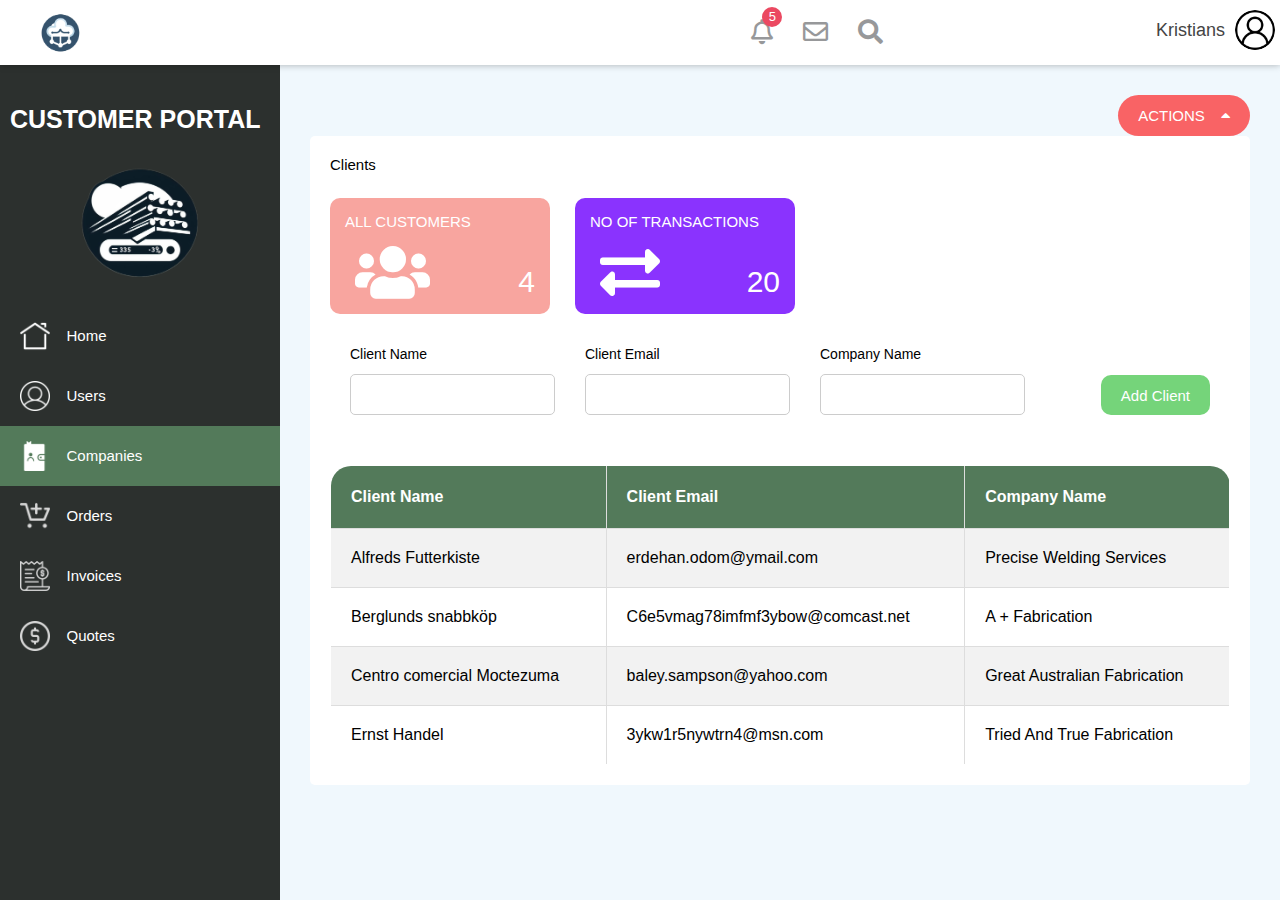
==== crm/companies.html @ 154a0ff3 "Added frint end - crm" ====
<!DOCTYPE html>
<html lang="en">
<head>
  <meta charset="UTF-8" />
  <meta http-equiv="X-UA-Compatible" content="IE=edge" />
  <meta name="viewport" content="width=device-width, initial-scale=1.0" />
  <title>Client Portal</title>
  <link rel="stylesheet" href="css/all.css" />
  <link rel="stylesheet" href="css/style.css" />
  <link rel="stylesheet" href="css/companies.css" />
</head>
<body>
  <div class="container">
    <header>
      <nav class="carrotsuite-nav">
        <div class="logo">
          <a href="index.html" class="active nav-item">
            <img src="images/crmLogo.png" />
          </a>
        </div>
        <div class="icons left">
        </div>
        <div class="icons right">
          <a href="#" class="nav-item">
            <div class="badge"><span>5</span></div>
            <i class="far fa-bell"></i>
          </a>
          <a href="#" class="nav-item"><i class="far fa-envelope"></i></a>
          <a href="#" class="nav-item"><i class="fas fa-search"></i></a>
        </div>
        <div class="user" id="user">
          <a href="#" class="user-link">Kristians</a>
          <div class="user-img-wrapper">
            <img src="images/User Basic Straight Lineal.png" alt="User 1" />
          </div>
        </div>
      </nav>
      <!-- end of feeds navigation -->
    </header>
    <main class="main">
      <section class="sidebar">
        <h3>Customer Portal</h3>
        <img src="images/logo.png" alt="Carrotsuite" id="logoSidebar" />
        <ul class="menu">
          <li>
            <a href="index.html" title="Home">
              <img src="images/home.png" alt="" id="quotesLogo">
              <span>Home</span>
            </a>
          </li>
          <li>
            <a href="#" title="Users">
              <img src="images/users.png" alt="" id="quotesLogo">
              <span>Users</span>
            </a>
          </li>
          <li>
            <a href="companies" class="active" title="Companies">
              <img src="images/companies.png" alt="" id="quotesLogo">
              <span>Companies</span>
            </a>
          </li>
          <li>
            <a href="#" title="Orders">
              <img src="images/orders.png" alt="" id="quotesLogo">
              <span>Orders</span>
            </a>
          </li>
          <li>
            <a href="invoices.html" title="Invoices">
              <img src="images/invoices.png" alt="" id="quotesLogo">
              <span>Invoices</span>
            </a>
          </li>
          <li>
            <a href="#" title="Quotes">
              <img src="images/quotes.png" alt="" id="quotesLogo">
              <span>Quotes</span>
            </a>
          </li>
        </ul>
      </section>
      <section class="page-content">
        <article class="header">
          <div class="info"></div>
          <div class="dropdown">
            <button class="dropbtn">
              Actions <i class="fas fa-caret-up"></i>
            </button>
            <div class="dropdown-content">
              <a href="#">
                <svg xmlns="http://www.w3.org/2000/svg" class="icon" width="24" height="24" viewBox="0 0 24 24" stroke-width="2" stroke="currentColor" fill="none" stroke-linecap="round" stroke-linejoin="round">
                  <path stroke="none" d="M0 0h24v24H0z" fill="none"/>
                  <path d="M5 4h4l2 5l-2.5 1.5a11 11 0 0 0 5 5l1.5 -2.5l5 2v4a2 2 0 0 1 -2 2a16 16 0 0 1 -15 -15a2 2 0 0 1 2 -2"/>
                </svg>
                Send SMS
              </a>
              <a href="#">
                <svg xmlns="http://www.w3.org/2000/svg" class="icon" width="24" height="24" viewBox="0 0 24 24" stroke-width="2" stroke="currentColor" fill="none" stroke-linecap="round" stroke-linejoin="round">
                  <path stroke="none" d="M0 0h24v24H0z" fill="none"/>
                  <rect x="3" y="5" width="18" height="14" rx="2"/>
                  <polyline points="3 7 12 13 21 7"/>
                </svg>
                Send Email
              </a>
              <a href="#">
                <svg xmlns="http://www.w3.org/2000/svg" class="icon" width="24" height="24" viewBox="0 0 24 24" stroke-width="2" stroke="currentColor" fill="none" stroke-linecap="round" stroke-linejoin="round">
                  <path stroke="none" d="M0 0h24v24H0z" fill="none"/>
                  <path d="M7 18a4.6 4.4 0 0 1 0 -9a5 4.5 0 0 1 11 2h1a3.5 3.5 0 0 1 0 7h-1"/>
                  <polyline points="9 15 12 12 15 15"/>
                  <line x1="12" y1="12" x2="12" y2="21"/>
                </svg>
                Export
              </a>
              <a href="#">
                <svg xmlns="http://www.w3.org/2000/svg" class="icon" width="24" height="24" viewBox="0 0 24 24" stroke-width="2" stroke="currentColor" fill="none" stroke-linecap="round" stroke-linejoin="round">
                  <path stroke="none" d="M0 0h24v24H0z" fill="none"/>
                  <path d="M19 18a3.5 3.5 0 0 0 0 -7h-1a5 4.5 0 0 0 -11 -2a4.6 4.4 0 0 0 -2.1 8.4"/>
                  <line x1="12" y1="13" x2="12" y2="22"/>
                  <polyline points="9 19 12 22 15 19"/>
                </svg>
                Import
              </a>
            </div>
          </div>
        </article>
        <article class="board">
          <p>Clients</p>
          <section class="boxes">
            <div class="box bg-pink">
              <p>All customers</p>
              <div class="icon-value">
                <div class="icon"><i class="fas fa-users"></i></div>
                <p class="value">4</p>
              </div>
            </div>
            <div class="box bg-purple">
              <p>No of transactions</p>
              <div class="icon-value">
                <div class="icon"><i class="fas fa-exchange-alt"></i></div>
                <p class="value">20</p>
              </div>
            </div>
          </section>
          <form id="create-client-form" class="form">
            <div class="form-element">
              <label for="client-name">Client Name</label>
              <input type="text" id="client-name" name="client-name" required>
            </div>
            <div class="form-element">
              <label for="client-email">Client Email</label>
              <input type="text" id="client-email" name="client-email" required>
            </div>
            <div class="form-element">
              <label for="company-name">Company Name</label>
              <input type="text" id="company-name" name="company-name" required>
            </div>
            <button type="submit" id="createClientButton">Add Client</button>
          </form>
          <div class="client-list">
            <ul id="client-list"></ul>
          </div>

          <table id="customers">
            <tr>
              <th>Client Name</th>
              <th>Client Email</th>
              <th>Company Name</th>
            </tr>
            <tr>
              <td>Alfreds Futterkiste</td>
              <td>erdehan.odom@ymail.com</td>
              <td>Precise Welding Services</td>
            </tr>
            <tr>
              <td>Berglunds snabbköp</td>
              <td>C6e5vmag78imfmf3ybow@comcast.net</td>
              <td>A + Fabrication</td>
            </tr>
            <tr>
              <td>Centro comercial Moctezuma</td>
              <td>baley.sampson@yahoo.com</td>
              <td>Great Australian Fabrication</td>
            </tr>
            <tr>
              <td>Ernst Handel</td>
              <td>3ykw1r5nywtrn4@msn.com</td>
              <td>Tried And True Fabrication</td>
            </tr>
          </table>
        </article>
      </section>
    </main>
  </div>
  <script src="js/script.js"></script>
</body>
</html>
---- crm/css/style.css ----
/* common styles */
:root {
  box-sizing: border-box;
  /* font-size: calc(1vw + 0.65rem); */
  /* font-size: 65.8%; */
  font-size: 0.625rem;
  font-family: "Josefin Sans", sans-serif;
  --sidebar-bgColor: #023059;
  --sidebar-bgColor-hover: #683fbf;
  --sidebar-txtColor: #dde9f8;
  --sidebar-headingColor: #7889a4;
  --page-content-bgColor: #f0f1f6;
  --page-content-txtColor: #171616;
  --page-content-blockColor: #fff;
  --icon-color: #f29441;
  --white: #fff;
  --black: #333;
  --blue: #00b9eb;
  --red: #b1160e;
  --pink: #f279c8;
  --purple: #8a33fe;
  --cyan: #5bb7ea;
  --ash: #f6b166;
  --deep-blue: #023059;
}
*,
*::before,
*::after {
  margin: 0;
  padding: 0;
  box-sizing: inherit;
  outline: none;
}
*{
  font-family: "Josefin Sans", sans-serif;
}
ul {
  list-style: none;
}
a,
button {
  color: inherit;
}


a {
  text-decoration: none;
}

button {
  background: none;
}

input {
  -webkit-appearance: none;
}
body {
  background-color: #f0f8fd;
}

button:not(:disabled),
[type="button"]:not(:disabled),
[type="reset"]:not(:disabled),
[type="submit"]:not(:disabled) {
  cursor: pointer;
}
.container {
  height: 100vh;
  width: 100vw;
}

/* end of common styles */
.carrotsuite-nav {
  position: relative;
  width: 100%;
  height: 6.5rem;
  background-color: #fff;
  display: flex;
  justify-content: center;
  box-shadow: 0 0 0.7rem rgba(0, 0, 0, 0.3);
  transition: 0.5s all ease-in-out;
}
.carrotsuite-nav .logo {
  position: absolute;
  left: 0.5rem;
  width: 20rem;
  height: 6.5rem;
}
.carrotsuite-nav .logo img {
  height: 100%;
}

.carrotsuite-nav .icons {
  display: flex;
  align-items: center;
}
.badge {
  position: absolute;
  top: 10%;
  left: 7%;
  width: 2rem;
  height: 2rem;
  font-size: small;
  background-color: #eb4961;
  border-radius: 50%;
  padding: 0.2rem 0.5rem;
  color: #fff;
  display: flex;
  justify-content: center;
  align-items: center;
}
.badge span {
  text-align: center;
}
.carrotsuite-nav .nav-item {
  transition: 0.5s all ease-in-out;
}
.carrotsuite-nav .nav-item:hover {
  color: var(--sidebar-bgColor);
}

/* .carrotsuite-nav .nav-item:hover {
  animation: toTop;
  animation-duration: 2s;
  animation-timing-function: ease-out;
  animation-iteration-count: infinite;
}
@keyframes toTop {
  0% {
    transform: translateY(0px);
  }
  50% {
    transform: translateY(-5px);
  }
  100% {
    transform: translateY(-10px);
  }
} */
.carrotsuite-nav .icons.left {
  position: relative;
  left: -15%;
}
.carrotsuite-nav .icons.right {
  position: relative;
  right: -30%;
}
.carrotsuite-nav .icons a {
  text-decoration: none;
  margin-right: 3rem;
  font-size: 2.5rem;
  color: #97989a;
}

.carrotsuite-nav .icons .active {
  color: #1aa1f5;
}

.carrotsuite-nav .user {
  position: absolute;
  right: 0.5rem;
  top: 1rem;
  display: flex;
  align-items: center;
  cursor: pointer;
}
.carrotsuite-nav .user-img-wrapper {
  width: 4rem;
  height: 4rem;
}
.carrotsuite-nav .user-img-wrapper img {
  width: 100%;
  height: 100%;
  object-fit: contain;
  border-radius: 50%;
}

.carrotsuite-nav .user-link {
  margin: 0 1rem;
  text-decoration: none;
  font-size: 1.8rem;
  color: #444444;
}
/* main */
.main {
  display: grid;
  grid-template-columns: 28rem 2fr;
  overflow: hidden;
  height: calc(100vh - 6.5rem);
  transition: 0.5s all ease-in-out;
}

.sidebar {
  grid-column: 1 / 2;
  height: 100vh;
  overflow: auto;
  color: #ffffff;
  background: #2C302E;
}
.sidebar > h3 {
  margin-top: 3rem;
  font-size: 2.5rem;
  padding: 1rem;
  text-transform: uppercase;
}

.sidebar .menu {
  display: flex;
  flex-direction: column;
  flex-grow: 1;
}

.sidebar .menu li:last-child {
  margin-top: auto;
  margin-bottom: 1.5rem;
}

.sidebar .menu li > * {
  width: 100%;
  padding: 1.5rem 2rem;
}

.sidebar .menu .menu-heading h3 {
  letter-spacing: 0.15em;
  font-size: 1.5rem;
  margin-left: 2rem;
  color: var(--white);
}
.sidebar .menu li:not(:first-child) {
  /* border: 0.125rem solid #537A5A; */
}
.sidebar .menu li a {
  font-size: 1.5rem;
}

.sidebar .menu i {
  color: var(--icon-color);
  margin-right: 0.8rem;
}

.sidebar .menu a,
.sidebar .menu button {
  display: flex;
  align-items: center;
  font-size: 0.9rem;
}

.sidebar .menu a:hover,
.sidebar .menu a:focus,
.sidebar .menu button:hover,
.sidebar .menu button:focus {
  background: #537A5A;
  color: var(--white);
  outline: none;
}

.sidebar .menu a.active {
  background: #537A5A;
  color: var(--white);
  outline: none;
}

.page-content {
  grid-column: 2 / -1;
  margin: 3rem;
  overflow: hidden;
}
.page-content .header {
  display: flex;
  justify-content: center;
  align-items: center;
}
.page-content .header .info {
  display: flex;
  flex-direction: column;
}
.page-content .header .info p {
  font-size: 1.5rem;
  padding: 0.6rem;
}

.page-content .header .info p:first-child {
  color: #807f84;
}
.page-content .header .info p span {
  color: #f279c8;
  font-size: small;
}
.page-content .header .dropdown {
  margin-left: auto;
}
button {
  padding: 1.2rem 2rem;
  font-size: 1.5rem;
  border: none;
}

.dropbtn {
  background: rgba(255, 0, 0, 0.6);
  color: var(--white);
  border-radius: 5rem;
  text-transform: uppercase;
}
.dropbtn i {
  margin-left: 1.2rem;
  transition: 0.5s;
}

.dropdown {
  position: relative;
  display: inline-block;
}
.dropdown-content {
  position: absolute;
  background-color: #f9f9f9;
  min-width: 16rem;
  box-shadow: 0px 8px 16px 0px rgba(0, 0, 0, 0.2);
  z-index: 1;
  opacity: 0;
  visibility: hidden;
}
.dropdown-content a {
  color: black;
  padding: 1rem;
  text-decoration: none;
  display: flex;
  align-items: center;
  font-size: 1.2rem;
}
.dropdown-content a svg {
  margin-right: 0.5rem;
}

.dropdown .dropdown-content {
  transition: 0.5s all ease-in-out;
}

.dropdown:hover .dropdown-content {
  opacity: 1;
  visibility: visible;
}
.dropdown-content a:hover {
  background-color: #f1f1f1;
}
.dropdown .dropbtn {
  transition: 0.5s all ease-in-out;
}
.dropdown:hover .dropbtn {
  background-color: var(--red);
}

.dropdown:hover .dropbtn i {
  transform: rotate(-180deg);
}
.bg-pink {
  background: #F8A59F;
  color: var(--white);
}
.bg-purple {
  background: var(--purple);
  color: var(--white);
}
.bg-cyan {
  background: var(--cyan);
  color: var(--white);
}
.bg-ash {
  background: var(--ash);
  color: var(--white);
}
.bg-deep-blue {
  background: var(--deep-blue);
  color: var(--white);
}
.bg-pale {
  background: #eb4961;
  color: var(--white);
}

.page-content .board {
  background: var(--white);
  border-radius: 0.5rem;
  max-height: 100%;
  overflow: auto;
  padding: 2rem;
}
.board > p {
  font-size: 1.5rem;
  margin-bottom: 2.5rem;
}
.board .boxes {
  display: flex;
  overflow-y: hidden;
  overflow-x: auto;
}

.box {
  padding: 1.5rem;
  min-width: 22rem;
  border-radius: 1rem;
  margin-right: 2.5rem;
}
.box p {
  text-transform: uppercase;
  font-size: 1.5rem;
}
.box .icon-value {
  display: flex;
  align-items: flex-end;
  /* justify-content: flex-end; */
}
.box .icon-value .icon {
  padding: 1rem;
  font-size: 6rem;
  margin-bottom: -2rem;
}
.box .icon-value .value {
  font-size: 3rem;
  margin-left: auto;
}
.create-client {
  display: flex;
  margin-top: 1rem;
}
#createClientButton {
  margin-left: auto;
  background: #75d47a;
  border-radius: 1rem;
  color: var(--white);
  height: 2.7em;
  margin-top: 2.7em;
}
.create-client button i {
  margin-right: 0.5rem;
}

input,
select,
textarea {
  width: 100%;
  padding: 1.2rem;
  border: 0.1rem solid #ccc;
  border-radius: 0.5rem;
  resize: vertical;
}

label {
  padding: 1.2rem 1.2rem 1.2rem 0;
  display: block;
  font-size: 1.4rem;
}

.form {
  padding: 2rem;
  display: flex;
  flex-wrap: wrap;
}
.form-element {
  min-width: 20.5rem;
  margin-right: 3rem;
  margin-bottom: 1rem;
}

#quotesLogo{
  width: 2em;
  margin-right: 1.1em;
}

/* resposive */

@media (max-width: 1280px) {
  .carrotsuite-nav .icons.left {
    left: -10%;
  }
  .carrotsuite-nav .icons.right {
    right: -15%;
  }
}
@media (max-width: 894px) {
  .carrotsuite-nav .icons.left {
    left: -5%;
  }
  .carrotsuite-nav .icons.right {
    right: -10%;
  }
  .form-element {
    min-width: 100%;
  }
}

@media (max-width: 764px) {
  .carrotsuite-nav .icons.left {
    left: 0;
  }
  .carrotsuite-nav .icons.right {
    right: 0;
  }
}

@media (max-width: 654px) {
  .carrotsuite-nav .icons a {
    margin-right: 1.5rem;
    font-size: 2rem;
  }
}
@media (max-width: 626px) {
  .carrotsuite-nav .icons a {
    margin-right: 1.5rem;
    font-size: 2rem;
  }
  .carrotsuite-nav .user .user-link {
    display: none;
  }
  .main {
    grid-template-columns: 4rem 2fr;
  }
  .sidebar .menu li > * {
    padding: 1rem;
  }
  #logoSidebar{
    display:none;
  }
  .sidebar .menu i {
    margin-right: 0;
  }
  .sidebar .menu a span,
  .sidebar > h3,
  .sidebar .menu-heading {
    display: none;
  }
  .sidebar{
    width: 5em;
  }
}

@media (max-width: 576px) {
  .badge {
    top: 0.8rem;
    padding: 0.2rem 0.5rem;
  }
  .carrotsuite-nav .icons a {
    right: -100%;
  }
}

@media (max-width: 544px) {
  .carrotsuite-nav .icons.right {
    right: -25%;
  }
  .carrotsuite-nav .icons.left {
    position: absolute;
    top: 2rem;
    left: 45%;
  }
}

@media (max-width: 430px) {
  .carrotsuite-nav .logo {
    left: -2rem;
  }
}

@media (max-width: 428px) {
  .carrotsuite-nav .icons.right {
    right: -33%;
  }
}


.client-list {
  margin-top: 20px;
}
.client-list h2 {
  font-size: 1.2rem;
}
.client-list ul {
  list-style: none;
  padding: 0;
}
.client-list li {
  margin-bottom: 10px;
  border: 1px solid #ddd;
  padding: 10px;
  background-color: #f9f9f9;
}


.invoiceContainer {
  max-width: 1000px;
  margin-left: auto;
  margin-right: auto;
  padding-left: 10px;
  padding-right: 10px;
}

h2 {
  font-size: 26px;
  margin: 20px 0;
  text-align: center;
  small {
    font-size: 0.5em;
  }
}

.pdfButton{
  width: 2em;
}

.pdfButton:hover{
  width: 2.1em;
}

.responsive-table {
  li {
    border-radius: 3px;
    padding: 25px 30px;
    display: flex;
    justify-content: space-between;
    margin-bottom: 25px;
  }
  .table-header {
    background-color: #95A5A6;
    font-size: 16px;
    text-transform: uppercase;
    letter-spacing: 0.03em;
  }
  .table-row {
    background-color: #ffffff;
    box-shadow: 0px 0px 9px 0px rgba(0,0,0,0.1);
    height: 8em;
  }
  .col-1 {
    flex-basis: 10%;
  }
  .col-2 {
    flex-basis: 40%;
  }
  .col-3 {
    flex-basis: 25%;
  }
  .col-4 {
    flex-basis: 25%;
  }

  .table-row div{
    font-size: 16px;
    width: 3em;
  }
  
  @media all and (max-width: 767px) {
    .table-header {
      display: none;
    }
    .table-row{
      
    }
    li {
      display: block;
    }
    .col {
      
      flex-basis: 100%;
      
    }
    .col {
      display: flex;
      padding: 10px 0;
      &:before {
        color: #6C7A89;
        padding-right: 10px;
        content: attr(data-label);
        flex-basis: 50%;
        text-align: right;
      }
    }
  }
}
---- crm/css/companies.css ----
#customers {
    font-family: Arial, Helvetica, sans-serif;
    border-collapse: collapse;
    width: 100%;
    border-radius: 0.5rem;
    overflow: hidden; /* Ensure the border-radius is applied correctly */
    border: 1px solid #ddd;
    font-family: "Josefin Sans", sans-serif;
  }
  
  #customers td, #customers th {
    border: 1px solid #ddd;
    padding: 20px;
    font-size: medium;
    font-family: "Josefin Sans", sans-serif;
  }
  
  #customers tr:nth-child(even) {
    background-color: #f2f2f2;
  }
  
  #customers tr:hover {
    background-color: #ddd;
  }

  #logoSidebar{
    width: 100%;
  }
  
  #customers th {
    padding-top: 22px;
    padding-bottom: 22px;
    text-align: left;
    background-color: #537A5A;
    color: white;
  }
  
  #customers tr:first-child th:first-child {
    border-top-left-radius: 20px;
  }
  
  #customers tr:first-child th:last-child {
    border-top-right-radius: 20px;
  }
  
  #customers tr:last-child td:first-child {
    border-bottom-left-radius: 20px;
  }
  
  #customers tr:last-child td:last-child {
    border-bottom-right-radius: 20px;
  }
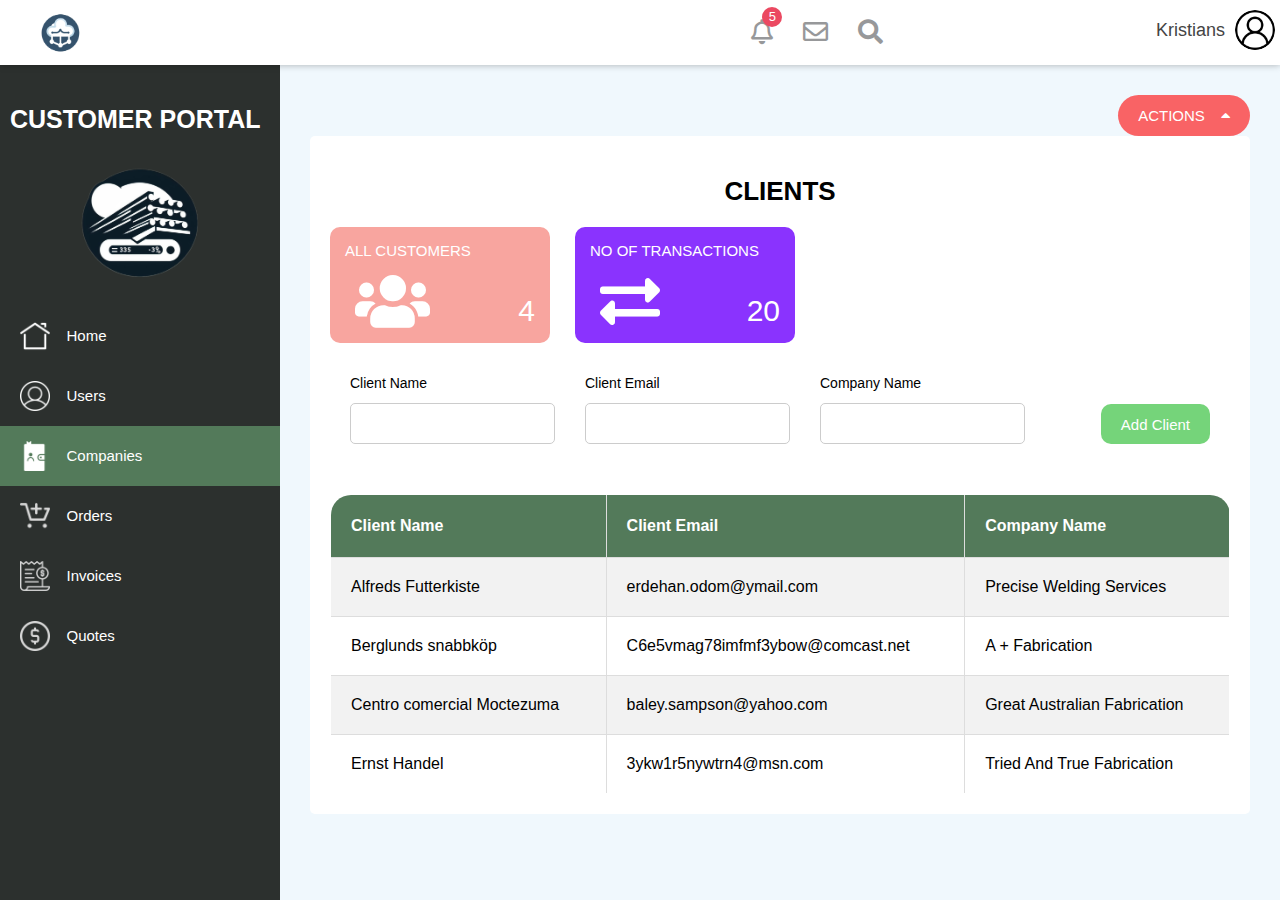
==== commit ecff3af3: "UI dune" ====
--- a/crm/companies.html
+++ b/crm/companies.html
@@ -1,197 +1,149 @@
 <!DOCTYPE html>
 <html lang="en">
 <head>
-  <meta charset="UTF-8" />
-  <meta http-equiv="X-UA-Compatible" content="IE=edge" />
-  <meta name="viewport" content="width=device-width, initial-scale=1.0" />
-  <title>Client Portal</title>
-  <link rel="stylesheet" href="css/all.css" />
-  <link rel="stylesheet" href="css/style.css" />
-  <link rel="stylesheet" href="css/companies.css" />
+	<meta charset="UTF-8">
+	<meta content="IE=edge" http-equiv="X-UA-Compatible">
+	<meta content="width=device-width, initial-scale=1.0" name="viewport">
+	<title>Client Portal</title>
+	<link href="css/all.css" rel="stylesheet">
+	<link href="css/style.css" rel="stylesheet">
+	<link href="css/companies.css" rel="stylesheet">
 </head>
 <body>
-  <div class="container">
-    <header>
-      <nav class="carrotsuite-nav">
-        <div class="logo">
-          <a href="index.html" class="active nav-item">
-            <img src="images/crmLogo.png" />
-          </a>
-        </div>
-        <div class="icons left">
-        </div>
-        <div class="icons right">
-          <a href="#" class="nav-item">
-            <div class="badge"><span>5</span></div>
-            <i class="far fa-bell"></i>
-          </a>
-          <a href="#" class="nav-item"><i class="far fa-envelope"></i></a>
-          <a href="#" class="nav-item"><i class="fas fa-search"></i></a>
-        </div>
-        <div class="user" id="user">
-          <a href="#" class="user-link">Kristians</a>
-          <div class="user-img-wrapper">
-            <img src="images/User Basic Straight Lineal.png" alt="User 1" />
-          </div>
-        </div>
-      </nav>
-      <!-- end of feeds navigation -->
-    </header>
-    <main class="main">
-      <section class="sidebar">
-        <h3>Customer Portal</h3>
-        <img src="images/logo.png" alt="Carrotsuite" id="logoSidebar" />
-        <ul class="menu">
-          <li>
-            <a href="index.html" title="Home">
-              <img src="images/home.png" alt="" id="quotesLogo">
-              <span>Home</span>
-            </a>
-          </li>
-          <li>
-            <a href="#" title="Users">
-              <img src="images/users.png" alt="" id="quotesLogo">
-              <span>Users</span>
-            </a>
-          </li>
-          <li>
-            <a href="companies" class="active" title="Companies">
-              <img src="images/companies.png" alt="" id="quotesLogo">
-              <span>Companies</span>
-            </a>
-          </li>
-          <li>
-            <a href="#" title="Orders">
-              <img src="images/orders.png" alt="" id="quotesLogo">
-              <span>Orders</span>
-            </a>
-          </li>
-          <li>
-            <a href="invoices.html" title="Invoices">
-              <img src="images/invoices.png" alt="" id="quotesLogo">
-              <span>Invoices</span>
-            </a>
-          </li>
-          <li>
-            <a href="#" title="Quotes">
-              <img src="images/quotes.png" alt="" id="quotesLogo">
-              <span>Quotes</span>
-            </a>
-          </li>
-        </ul>
-      </section>
-      <section class="page-content">
-        <article class="header">
-          <div class="info"></div>
-          <div class="dropdown">
-            <button class="dropbtn">
-              Actions <i class="fas fa-caret-up"></i>
-            </button>
-            <div class="dropdown-content">
-              <a href="#">
-                <svg xmlns="http://www.w3.org/2000/svg" class="icon" width="24" height="24" viewBox="0 0 24 24" stroke-width="2" stroke="currentColor" fill="none" stroke-linecap="round" stroke-linejoin="round">
-                  <path stroke="none" d="M0 0h24v24H0z" fill="none"/>
-                  <path d="M5 4h4l2 5l-2.5 1.5a11 11 0 0 0 5 5l1.5 -2.5l5 2v4a2 2 0 0 1 -2 2a16 16 0 0 1 -15 -15a2 2 0 0 1 2 -2"/>
-                </svg>
-                Send SMS
-              </a>
-              <a href="#">
-                <svg xmlns="http://www.w3.org/2000/svg" class="icon" width="24" height="24" viewBox="0 0 24 24" stroke-width="2" stroke="currentColor" fill="none" stroke-linecap="round" stroke-linejoin="round">
-                  <path stroke="none" d="M0 0h24v24H0z" fill="none"/>
-                  <rect x="3" y="5" width="18" height="14" rx="2"/>
-                  <polyline points="3 7 12 13 21 7"/>
-                </svg>
-                Send Email
-              </a>
-              <a href="#">
-                <svg xmlns="http://www.w3.org/2000/svg" class="icon" width="24" height="24" viewBox="0 0 24 24" stroke-width="2" stroke="currentColor" fill="none" stroke-linecap="round" stroke-linejoin="round">
-                  <path stroke="none" d="M0 0h24v24H0z" fill="none"/>
-                  <path d="M7 18a4.6 4.4 0 0 1 0 -9a5 4.5 0 0 1 11 2h1a3.5 3.5 0 0 1 0 7h-1"/>
-                  <polyline points="9 15 12 12 15 15"/>
-                  <line x1="12" y1="12" x2="12" y2="21"/>
-                </svg>
-                Export
-              </a>
-              <a href="#">
-                <svg xmlns="http://www.w3.org/2000/svg" class="icon" width="24" height="24" viewBox="0 0 24 24" stroke-width="2" stroke="currentColor" fill="none" stroke-linecap="round" stroke-linejoin="round">
-                  <path stroke="none" d="M0 0h24v24H0z" fill="none"/>
-                  <path d="M19 18a3.5 3.5 0 0 0 0 -7h-1a5 4.5 0 0 0 -11 -2a4.6 4.4 0 0 0 -2.1 8.4"/>
-                  <line x1="12" y1="13" x2="12" y2="22"/>
-                  <polyline points="9 19 12 22 15 19"/>
-                </svg>
-                Import
-              </a>
-            </div>
-          </div>
-        </article>
-        <article class="board">
-          <p>Clients</p>
-          <section class="boxes">
-            <div class="box bg-pink">
-              <p>All customers</p>
-              <div class="icon-value">
-                <div class="icon"><i class="fas fa-users"></i></div>
-                <p class="value">4</p>
-              </div>
-            </div>
-            <div class="box bg-purple">
-              <p>No of transactions</p>
-              <div class="icon-value">
-                <div class="icon"><i class="fas fa-exchange-alt"></i></div>
-                <p class="value">20</p>
-              </div>
-            </div>
-          </section>
-          <form id="create-client-form" class="form">
-            <div class="form-element">
-              <label for="client-name">Client Name</label>
-              <input type="text" id="client-name" name="client-name" required>
-            </div>
-            <div class="form-element">
-              <label for="client-email">Client Email</label>
-              <input type="text" id="client-email" name="client-email" required>
-            </div>
-            <div class="form-element">
-              <label for="company-name">Company Name</label>
-              <input type="text" id="company-name" name="company-name" required>
-            </div>
-            <button type="submit" id="createClientButton">Add Client</button>
-          </form>
-          <div class="client-list">
-            <ul id="client-list"></ul>
-          </div>
-
-          <table id="customers">
-            <tr>
-              <th>Client Name</th>
-              <th>Client Email</th>
-              <th>Company Name</th>
-            </tr>
-            <tr>
-              <td>Alfreds Futterkiste</td>
-              <td>erdehan.odom@ymail.com</td>
-              <td>Precise Welding Services</td>
-            </tr>
-            <tr>
-              <td>Berglunds snabbköp</td>
-              <td>C6e5vmag78imfmf3ybow@comcast.net</td>
-              <td>A + Fabrication</td>
-            </tr>
-            <tr>
-              <td>Centro comercial Moctezuma</td>
-              <td>baley.sampson@yahoo.com</td>
-              <td>Great Australian Fabrication</td>
-            </tr>
-            <tr>
-              <td>Ernst Handel</td>
-              <td>3ykw1r5nywtrn4@msn.com</td>
-              <td>Tried And True Fabrication</td>
-            </tr>
-          </table>
-        </article>
-      </section>
-    </main>
-  </div>
-  <script src="js/script.js"></script>
+	<div class="container">
+		<header>
+			<nav class="carrotsuite-nav">
+				<div class="logo">
+					<a class="active nav-item" href="index.html"><img src="images/crmLogo.png"></a>
+				</div>
+				<div class="icons left"></div>
+				<div class="icons right">
+					<a class="nav-item" href="#">
+					<div class="badge">
+						<span>5</span>
+					</div><i class="far fa-bell"></i></a> <a class="nav-item" href="#"><i class="far fa-envelope"></i></a> <a class="nav-item" href="#"><i class="fas fa-search"></i></a>
+				</div>
+				<div class="user" id="user">
+					<a class="user-link" href="#">Kristians</a>
+					<div class="user-img-wrapper"><img alt="User 1" src="images/User%20Basic%20Straight%20Lineal.png"></div>
+				</div>
+			</nav><!-- end of feeds navigation -->
+		</header>
+		<main class="main">
+			<section class="sidebar">
+				<h3>Customer Portal</h3><img alt="Carrotsuite" id="logoSidebar" src="images/logo.png">
+				<ul class="menu">
+					<li>
+						<a href="index.html" title="Home"><img alt="" id="quotesLogo" src="images/home.png"> <span>Home</span></a>
+					</li>
+					<li>
+						<a href="users.html" title="Users"><img alt="" id="quotesLogo" src="images/users.png"> <span>Users</span></a>
+					</li>
+					<li>
+						<a class="active" href="companies.html" title="Companies"><img alt="" id="quotesLogo" src="images/companies.png"> <span>Companies</span></a>
+					</li>
+					<li>
+						<a href="orders.html" title="Orders"><img alt="" id="quotesLogo" src="images/orders.png"> <span>Orders</span></a>
+					</li>
+					<li>
+						<a href="invoices.html" title="Invoices"><img alt="" id="quotesLogo" src="images/invoices.png"> <span>Invoices</span></a>
+					</li>
+					<li>
+						<a href="quotes.html" title="Quotes"><img alt="" id="quotesLogo" src="images/quotes.png"> <span>Quotes</span></a>
+					</li>
+				</ul>
+			</section>
+			<section class="page-content">
+				<article class="header">
+					<div class="info"></div>
+					<div class="dropdown">
+						<button class="dropbtn">Actions <i class="fas fa-caret-up"></i></button>
+						<div class="dropdown-content">
+							<a href="#"><svg class="icon" height="24" viewbox="0 0 24 24" width="24" xmlns="http://www.w3.org/2000/svg">
+							<path d="M0 0h24v24H0z" fill="none" stroke="none"></path>
+							<path d="M5 4h4l2 5l-2.5 1.5a11 11 0 0 0 5 5l1.5 -2.5l5 2v4a2 2 0 0 1 -2 2a16 16 0 0 1 -15 -15a2 2 0 0 1 2 -2"></path></svg> Send SMS</a> <a href="#"><svg class="icon" height="24" viewbox="0 0 24 24" width="24" xmlns="http://www.w3.org/2000/svg">
+							<path d="M0 0h24v24H0z" fill="none" stroke="none"></path>
+							<rect height="14" rx="2" width="18" x="3" y="5"></rect>
+							<polyline points="3 7 12 13 21 7"></polyline></svg> Send Email</a> <a href="#"><svg class="icon" height="24" viewbox="0 0 24 24" width="24" xmlns="http://www.w3.org/2000/svg">
+							<path d="M0 0h24v24H0z" fill="none" stroke="none"></path>
+							<path d="M7 18a4.6 4.4 0 0 1 0 -9a5 4.5 0 0 1 11 2h1a3.5 3.5 0 0 1 0 7h-1"></path>
+							<polyline points="9 15 12 12 15 15"></polyline>
+							<line x1="12" x2="12" y1="12" y2="21"></line></svg> Export</a> <a href="#"><svg class="icon" height="24" viewbox="0 0 24 24" width="24" xmlns="http://www.w3.org/2000/svg">
+							<path d="M0 0h24v24H0z" fill="none" stroke="none"></path>
+							<path d="M19 18a3.5 3.5 0 0 0 0 -7h-1a5 4.5 0 0 0 -11 -2a4.6 4.4 0 0 0 -2.1 8.4"></path>
+							<line x1="12" x2="12" y1="13" y2="22"></line>
+							<polyline points="9 19 12 22 15 19"></polyline></svg> Import</a>
+						</div>
+					</div>
+				</article>
+				<article class="board">
+					<h2>CLIENTS</h2>
+					<section class="boxes">
+						<div class="box bg-pink">
+							<p>All customers</p>
+							<div class="icon-value">
+								<div class="icon">
+									<i class="fas fa-users"></i>
+								</div>
+								<p class="value">4</p>
+							</div>
+						</div>
+						<div class="box bg-purple">
+							<p>No of transactions</p>
+							<div class="icon-value">
+								<div class="icon">
+									<i class="fas fa-exchange-alt"></i>
+								</div>
+								<p class="value">20</p>
+							</div>
+						</div>
+					</section>
+					<form class="form" id="create-client-form" name="create-client-form">
+						<div class="form-element">
+							<label for="client-name">Client Name</label> <input id="client-name" name="client-name" required="" type="text">
+						</div>
+						<div class="form-element">
+							<label for="client-email">Client Email</label> <input id="client-email" name="client-email" required="" type="text">
+						</div>
+						<div class="form-element">
+							<label for="company-name">Company Name</label> <input id="company-name" name="company-name" required="" type="text">
+						</div><button id="createClientButton" type="submit">Add Client</button>
+					</form>
+					<div class="client-list">
+						<ul id="client-list"></ul>
+					</div>
+					<table id="customers">
+						<tr>
+							<th>Client Name</th>
+							<th>Client Email</th>
+							<th>Company Name</th>
+						</tr>
+						<tr>
+							<td>Alfreds Futterkiste</td>
+							<td>erdehan.odom@ymail.com</td>
+							<td>Precise Welding Services</td>
+						</tr>
+						<tr>
+							<td>Berglunds snabbköp</td>
+							<td>C6e5vmag78imfmf3ybow@comcast.net</td>
+							<td>A + Fabrication</td>
+						</tr>
+						<tr>
+							<td>Centro comercial Moctezuma</td>
+							<td>baley.sampson@yahoo.com</td>
+							<td>Great Australian Fabrication</td>
+						</tr>
+						<tr>
+							<td>Ernst Handel</td>
+							<td>3ykw1r5nywtrn4@msn.com</td>
+							<td>Tried And True Fabrication</td>
+						</tr>
+					</table>
+				</article>
+			</section>
+		</main>
+	</div>
+	<script src="js/companies.js">
+	</script>
 </body>
-</html>
+</html>--- a/crm/css/style.css
+++ b/crm/css/style.css
@@ -1,124 +1,112 @@
 /* common styles */
+
 :root {
-  box-sizing: border-box;
-  /* font-size: calc(1vw + 0.65rem); */
-  /* font-size: 65.8%; */
-  font-size: 0.625rem;
-  font-family: "Josefin Sans", sans-serif;
-  --sidebar-bgColor: #023059;
-  --sidebar-bgColor-hover: #683fbf;
-  --sidebar-txtColor: #dde9f8;
-  --sidebar-headingColor: #7889a4;
-  --page-content-bgColor: #f0f1f6;
-  --page-content-txtColor: #171616;
-  --page-content-blockColor: #fff;
-  --icon-color: #f29441;
-  --white: #fff;
-  --black: #333;
-  --blue: #00b9eb;
-  --red: #b1160e;
-  --pink: #f279c8;
-  --purple: #8a33fe;
-  --cyan: #5bb7ea;
-  --ash: #f6b166;
-  --deep-blue: #023059;
-}
-*,
-*::before,
-*::after {
-  margin: 0;
-  padding: 0;
-  box-sizing: inherit;
-  outline: none;
-}
-*{
-  font-family: "Josefin Sans", sans-serif;
+	box-sizing: border-box;
+	/* font-size: calc(1vw + 0.65rem); */
+	/* font-size: 65.8%; */
+	font-size: 0.625rem;
+	font-family: "Josefin Sans", sans-serif;
+	--sidebar-bgColor: #023059;
+	--sidebar-bgColor-hover: #683fbf;
+	--sidebar-txtColor: #dde9f8;
+	--sidebar-headingColor: #7889a4;
+	--page-content-bgColor: #f0f1f6;
+	--page-content-txtColor: #171616;
+	--page-content-blockColor: #fff;
+	--icon-color: #f29441;
+	--white: #fff;
+	--black: #333;
+	--blue: #00b9eb;
+	--red: #b1160e;
+	--pink: #f279c8;
+	--purple: #8a33fe;
+	--cyan: #5bb7ea;
+	--ash: #f6b166;
+	--deep-blue: #023059;
+}
+*, *::before, *::after {
+	margin: 0;
+	padding: 0;
+	box-sizing: inherit;
+	outline: none;
+}
+* {
+	font-family: "Josefin Sans", sans-serif;
 }
 ul {
-  list-style: none;
-}
-a,
+	list-style: none;
+}
+a, button {
+	color: inherit;
+}
+a {
+	text-decoration: none;
+}
 button {
-  color: inherit;
-}
+	background: none;
+}
+input {
+	-webkit-appearance: none;
+}
+body {
+	background-color: #f0f8fd;
+}
+button:not(:disabled), [type="button"]:not(:disabled), [type="reset"]:not(:disabled), [type="submit"]:not(:disabled) {
+	cursor: pointer;
+}
+.container {
+	height: 100vh;
+	width: 100vw;
+}
+/* end of common styles */
 
-
-a {
-  text-decoration: none;
-}
-
-button {
-  background: none;
-}
-
-input {
-  -webkit-appearance: none;
-}
-body {
-  background-color: #f0f8fd;
-}
-
-button:not(:disabled),
-[type="button"]:not(:disabled),
-[type="reset"]:not(:disabled),
-[type="submit"]:not(:disabled) {
-  cursor: pointer;
-}
-.container {
-  height: 100vh;
-  width: 100vw;
-}
-
-/* end of common styles */
 .carrotsuite-nav {
-  position: relative;
-  width: 100%;
-  height: 6.5rem;
-  background-color: #fff;
-  display: flex;
-  justify-content: center;
-  box-shadow: 0 0 0.7rem rgba(0, 0, 0, 0.3);
-  transition: 0.5s all ease-in-out;
+	position: relative;
+	width: 100%;
+	height: 6.5rem;
+	background-color: #fff;
+	display: flex;
+	justify-content: center;
+	box-shadow: 0 0 0.7rem rgba(0, 0, 0, 0.3);
+	transition: 0.5s all ease-in-out;
 }
 .carrotsuite-nav .logo {
-  position: absolute;
-  left: 0.5rem;
-  width: 20rem;
-  height: 6.5rem;
+	position: absolute;
+	left: 0.5rem;
+	width: 20rem;
+	height: 6.5rem;
 }
 .carrotsuite-nav .logo img {
-  height: 100%;
-}
-
+	height: 100%;
+}
 .carrotsuite-nav .icons {
-  display: flex;
-  align-items: center;
+	display: flex;
+	align-items: center;
 }
 .badge {
-  position: absolute;
-  top: 10%;
-  left: 7%;
-  width: 2rem;
-  height: 2rem;
-  font-size: small;
-  background-color: #eb4961;
-  border-radius: 50%;
-  padding: 0.2rem 0.5rem;
-  color: #fff;
-  display: flex;
-  justify-content: center;
-  align-items: center;
+	position: absolute;
+	top: 10%;
+	left: 7%;
+	width: 2rem;
+	height: 2rem;
+	font-size: small;
+	background-color: #eb4961;
+	border-radius: 50%;
+	padding: 0.2rem 0.5rem;
+	color: #fff;
+	display: flex;
+	justify-content: center;
+	align-items: center;
 }
 .badge span {
-  text-align: center;
+	text-align: center;
 }
 .carrotsuite-nav .nav-item {
-  transition: 0.5s all ease-in-out;
+	transition: 0.5s all ease-in-out;
 }
 .carrotsuite-nav .nav-item:hover {
-  color: var(--sidebar-bgColor);
-}
-
+	color: var(--sidebar-bgColor);
+}
 /* .carrotsuite-nav .nav-item:hover {
   animation: toTop;
   animation-duration: 2s;
@@ -136,541 +124,513 @@
     transform: translateY(-10px);
   }
 } */
+
 .carrotsuite-nav .icons.left {
-  position: relative;
-  left: -15%;
+	position: relative;
+	left: -15%;
 }
 .carrotsuite-nav .icons.right {
-  position: relative;
-  right: -30%;
+	position: relative;
+	right: -30%;
 }
 .carrotsuite-nav .icons a {
-  text-decoration: none;
-  margin-right: 3rem;
-  font-size: 2.5rem;
-  color: #97989a;
-}
+	text-decoration: none;
+	margin-right: 3rem;
+	font-size: 2.5rem;
+	color: #97989a;
+}
+.carrotsuite-nav .icons .active {
+	color: #1aa1f5;
+}
+.carrotsuite-nav .user {
+	position: absolute;
+	right: 0.5rem;
+	top: 1rem;
+	display: flex;
+	align-items: center;
+	cursor: pointer;
+}
+.carrotsuite-nav .user-img-wrapper {
+	width: 4rem;
+	height: 4rem;
+}
+.carrotsuite-nav .user-img-wrapper img {
+	width: 100%;
+	height: 100%;
+	object-fit: contain;
+	border-radius: 50%;
+}
+.carrotsuite-nav .user-link {
+	margin: 0 1rem;
+	text-decoration: none;
+	font-size: 1.8rem;
+	color: #444444;
+}
+/* main */
 
-.carrotsuite-nav .icons .active {
-  color: #1aa1f5;
-}
-
-.carrotsuite-nav .user {
-  position: absolute;
-  right: 0.5rem;
-  top: 1rem;
-  display: flex;
-  align-items: center;
-  cursor: pointer;
-}
-.carrotsuite-nav .user-img-wrapper {
-  width: 4rem;
-  height: 4rem;
-}
-.carrotsuite-nav .user-img-wrapper img {
-  width: 100%;
-  height: 100%;
-  object-fit: contain;
-  border-radius: 50%;
-}
-
-.carrotsuite-nav .user-link {
-  margin: 0 1rem;
-  text-decoration: none;
-  font-size: 1.8rem;
-  color: #444444;
-}
-/* main */
 .main {
-  display: grid;
-  grid-template-columns: 28rem 2fr;
-  overflow: hidden;
-  height: calc(100vh - 6.5rem);
-  transition: 0.5s all ease-in-out;
-}
-
+	display: grid;
+	grid-template-columns: 28rem 2fr;
+	overflow: hidden;
+	height: calc(100vh - 6.5rem);
+	transition: 0.5s all ease-in-out;
+}
 .sidebar {
-  grid-column: 1 / 2;
-  height: 100vh;
-  overflow: auto;
-  color: #ffffff;
-  background: #2C302E;
-}
-.sidebar > h3 {
-  margin-top: 3rem;
-  font-size: 2.5rem;
-  padding: 1rem;
-  text-transform: uppercase;
-}
-
+	grid-column: 1 / 2;
+	height: 100vh;
+	overflow: auto;
+	color: #ffffff;
+	background: #2C302E;
+}
+.sidebar>h3 {
+	margin-top: 3rem;
+	font-size: 2.5rem;
+	padding: 1rem;
+	text-transform: uppercase;
+}
 .sidebar .menu {
-  display: flex;
-  flex-direction: column;
-  flex-grow: 1;
-}
-
+	display: flex;
+	flex-direction: column;
+	flex-grow: 1;
+}
 .sidebar .menu li:last-child {
-  margin-top: auto;
-  margin-bottom: 1.5rem;
-}
-
-.sidebar .menu li > * {
-  width: 100%;
-  padding: 1.5rem 2rem;
-}
-
+	margin-top: auto;
+	margin-bottom: 1.5rem;
+}
+.sidebar .menu li>* {
+	width: 100%;
+	padding: 1.5rem 2rem;
+}
 .sidebar .menu .menu-heading h3 {
-  letter-spacing: 0.15em;
-  font-size: 1.5rem;
-  margin-left: 2rem;
-  color: var(--white);
+	letter-spacing: 0.15em;
+	font-size: 1.5rem;
+	margin-left: 2rem;
+	color: var(--white);
 }
 .sidebar .menu li:not(:first-child) {
-  /* border: 0.125rem solid #537A5A; */
+	/* border: 0.125rem solid #537A5A; */
 }
 .sidebar .menu li a {
-  font-size: 1.5rem;
-}
-
+	font-size: 1.5rem;
+}
 .sidebar .menu i {
-  color: var(--icon-color);
-  margin-right: 0.8rem;
-}
-
-.sidebar .menu a,
-.sidebar .menu button {
-  display: flex;
-  align-items: center;
-  font-size: 0.9rem;
-}
-
-.sidebar .menu a:hover,
-.sidebar .menu a:focus,
-.sidebar .menu button:hover,
-.sidebar .menu button:focus {
-  background: #537A5A;
-  color: var(--white);
-  outline: none;
-}
-
+	color: var(--icon-color);
+	margin-right: 0.8rem;
+}
+.sidebar .menu a, .sidebar .menu button {
+	display: flex;
+	align-items: center;
+	font-size: 0.9rem;
+}
+.sidebar .menu a:hover, .sidebar .menu a:focus, .sidebar .menu button:hover, .sidebar .menu button:focus {
+	background: #537A5A;
+	color: var(--white);
+	outline: none;
+}
 .sidebar .menu a.active {
-  background: #537A5A;
-  color: var(--white);
-  outline: none;
-}
-
+	background: #537A5A;
+	color: var(--white);
+	outline: none;
+}
 .page-content {
-  grid-column: 2 / -1;
-  margin: 3rem;
-  overflow: hidden;
+	grid-column: 2 / -1;
+	margin: 3rem;
+	overflow: hidden;
 }
 .page-content .header {
-  display: flex;
-  justify-content: center;
-  align-items: center;
+	display: flex;
+	justify-content: center;
+	align-items: center;
 }
 .page-content .header .info {
-  display: flex;
-  flex-direction: column;
+	display: flex;
+	flex-direction: column;
 }
 .page-content .header .info p {
-  font-size: 1.5rem;
-  padding: 0.6rem;
-}
-
+	font-size: 1.5rem;
+	padding: 0.6rem;
+}
 .page-content .header .info p:first-child {
-  color: #807f84;
+	color: #807f84;
 }
 .page-content .header .info p span {
-  color: #f279c8;
-  font-size: small;
+	color: #f279c8;
+	font-size: small;
 }
 .page-content .header .dropdown {
-  margin-left: auto;
+	margin-left: auto;
 }
 button {
-  padding: 1.2rem 2rem;
-  font-size: 1.5rem;
-  border: none;
-}
-
+	padding: 1.2rem 2rem;
+	font-size: 1.5rem;
+	border: none;
+}
 .dropbtn {
-  background: rgba(255, 0, 0, 0.6);
-  color: var(--white);
-  border-radius: 5rem;
-  text-transform: uppercase;
+	background: rgba(255, 0, 0, 0.6);
+	color: var(--white);
+	border-radius: 5rem;
+	text-transform: uppercase;
 }
 .dropbtn i {
-  margin-left: 1.2rem;
-  transition: 0.5s;
-}
-
+	margin-left: 1.2rem;
+	transition: 0.5s;
+}
 .dropdown {
-  position: relative;
-  display: inline-block;
+	position: relative;
+	display: inline-block;
 }
 .dropdown-content {
-  position: absolute;
-  background-color: #f9f9f9;
-  min-width: 16rem;
-  box-shadow: 0px 8px 16px 0px rgba(0, 0, 0, 0.2);
-  z-index: 1;
-  opacity: 0;
-  visibility: hidden;
+	position: absolute;
+	background-color: #f9f9f9;
+	min-width: 16rem;
+	box-shadow: 0px 8px 16px 0px rgba(0, 0, 0, 0.2);
+	z-index: 1;
+	opacity: 0;
+	visibility: hidden;
 }
 .dropdown-content a {
-  color: black;
-  padding: 1rem;
-  text-decoration: none;
-  display: flex;
-  align-items: center;
-  font-size: 1.2rem;
+	color: black;
+	padding: 1rem;
+	text-decoration: none;
+	display: flex;
+	align-items: center;
+	font-size: 1.2rem;
 }
 .dropdown-content a svg {
-  margin-right: 0.5rem;
-}
-
+	margin-right: 0.5rem;
+}
 .dropdown .dropdown-content {
-  transition: 0.5s all ease-in-out;
-}
-
+	transition: 0.5s all ease-in-out;
+}
 .dropdown:hover .dropdown-content {
-  opacity: 1;
-  visibility: visible;
+	opacity: 1;
+	visibility: visible;
 }
 .dropdown-content a:hover {
-  background-color: #f1f1f1;
+	background-color: #f1f1f1;
 }
 .dropdown .dropbtn {
-  transition: 0.5s all ease-in-out;
+	transition: 0.5s all ease-in-out;
 }
 .dropdown:hover .dropbtn {
-  background-color: var(--red);
-}
-
+	background-color: var(--red);
+}
 .dropdown:hover .dropbtn i {
-  transform: rotate(-180deg);
+	transform: rotate(-180deg);
 }
 .bg-pink {
-  background: #F8A59F;
-  color: var(--white);
+	background: #F8A59F;
+	color: var(--white);
 }
 .bg-purple {
-  background: var(--purple);
-  color: var(--white);
+	background: var(--purple);
+	color: var(--white);
 }
 .bg-cyan {
-  background: var(--cyan);
-  color: var(--white);
+	background: var(--cyan);
+	color: var(--white);
 }
 .bg-ash {
-  background: var(--ash);
-  color: var(--white);
+	background: var(--ash);
+	color: var(--white);
 }
 .bg-deep-blue {
-  background: var(--deep-blue);
-  color: var(--white);
+	background: var(--deep-blue);
+	color: var(--white);
 }
 .bg-pale {
-  background: #eb4961;
-  color: var(--white);
-}
-
+	background: #eb4961;
+	color: var(--white);
+}
 .page-content .board {
-  background: var(--white);
-  border-radius: 0.5rem;
-  max-height: 100%;
-  overflow: auto;
-  padding: 2rem;
-}
-.board > p {
-  font-size: 1.5rem;
-  margin-bottom: 2.5rem;
+	background: var(--white);
+	border-radius: 0.5rem;
+	max-height: 100%;
+	overflow: auto;
+	padding: 2rem;
+}
+.board>p {
+	font-size: 1.5rem;
+	margin-bottom: 2.5rem;
 }
 .board .boxes {
-  display: flex;
-  overflow-y: hidden;
-  overflow-x: auto;
-}
-
+	display: flex;
+	overflow-y: hidden;
+	overflow-x: auto;
+}
 .box {
-  padding: 1.5rem;
-  min-width: 22rem;
-  border-radius: 1rem;
-  margin-right: 2.5rem;
+	padding: 1.5rem;
+	min-width: 22rem;
+	border-radius: 1rem;
+	margin-right: 2.5rem;
 }
 .box p {
-  text-transform: uppercase;
-  font-size: 1.5rem;
+	text-transform: uppercase;
+	font-size: 1.5rem;
 }
 .box .icon-value {
-  display: flex;
-  align-items: flex-end;
-  /* justify-content: flex-end; */
+	display: flex;
+	align-items: flex-end;
+	/* justify-content: flex-end; */
 }
 .box .icon-value .icon {
-  padding: 1rem;
-  font-size: 6rem;
-  margin-bottom: -2rem;
+	padding: 1rem;
+	font-size: 6rem;
+	margin-bottom: -2rem;
 }
 .box .icon-value .value {
-  font-size: 3rem;
-  margin-left: auto;
+	font-size: 3rem;
+	margin-left: auto;
 }
 .create-client {
-  display: flex;
-  margin-top: 1rem;
+	display: flex;
+	margin-top: 1rem;
 }
 #createClientButton {
-  margin-left: auto;
-  background: #75d47a;
-  border-radius: 1rem;
-  color: var(--white);
-  height: 2.7em;
-  margin-top: 2.7em;
+	margin-left: auto;
+	background: #75d47a;
+	border-radius: 1rem;
+	color: var(--white);
+	height: 2.7em;
+	margin-top: 2.7em;
+}
+.edit-button {
+	margin-left: auto;
+	background: #27a4ed;
+	border-radius: 1rem;
+	color: var(--white);
+	height: 2.7em;
+	margin-right: 1em;
+}
+.delete-button {
+	margin-left: auto;
+	background: rgba(255, 0, 0, 0.771);
+	border-radius: 1rem;
+	color: var(--white);
+	height: 2.7em;
 }
 .create-client button i {
-  margin-right: 0.5rem;
-}
-
-input,
-select,
-textarea {
-  width: 100%;
-  padding: 1.2rem;
-  border: 0.1rem solid #ccc;
-  border-radius: 0.5rem;
-  resize: vertical;
-}
-
+	margin-right: 0.5rem;
+}
+input, select, textarea {
+	width: 100%;
+	padding: 1.2rem;
+	border: 0.1rem solid #ccc;
+	border-radius: 0.5rem;
+	resize: vertical;
+}
 label {
-  padding: 1.2rem 1.2rem 1.2rem 0;
-  display: block;
-  font-size: 1.4rem;
-}
-
+	padding: 1.2rem 1.2rem 1.2rem 0;
+	display: block;
+	font-size: 1.4rem;
+}
+.chart-container {
+	width: 80%;
+	height: 50vh;
+	margin: auto;
+	padding-bottom: 6em;
+}
+#pieChartContainer {
+	width: 50vh;
+}
 .form {
-  padding: 2rem;
-  display: flex;
-  flex-wrap: wrap;
+	padding: 2rem;
+	display: flex;
+	flex-wrap: wrap;
 }
 .form-element {
-  min-width: 20.5rem;
-  margin-right: 3rem;
-  margin-bottom: 1rem;
-}
-
-#quotesLogo{
-  width: 2em;
-  margin-right: 1.1em;
-}
-
+	min-width: 20.5rem;
+	margin-right: 3rem;
+	margin-bottom: 1rem;
+}
+#quotesLogo {
+	width: 2em;
+	margin-right: 1.1em;
+}
 /* resposive */
 
 @media (max-width: 1280px) {
-  .carrotsuite-nav .icons.left {
-    left: -10%;
-  }
-  .carrotsuite-nav .icons.right {
-    right: -15%;
-  }
+	.carrotsuite-nav .icons.left {
+		left: -10%;
+	}
+	.carrotsuite-nav .icons.right {
+		right: -15%;
+	}
 }
 @media (max-width: 894px) {
-  .carrotsuite-nav .icons.left {
-    left: -5%;
-  }
-  .carrotsuite-nav .icons.right {
-    right: -10%;
-  }
-  .form-element {
-    min-width: 100%;
-  }
-}
-
+	.carrotsuite-nav .icons.left {
+		left: -5%;
+	}
+	.carrotsuite-nav .icons.right {
+		right: -10%;
+	}
+	.form-element {
+		min-width: 100%;
+	}
+}
 @media (max-width: 764px) {
-  .carrotsuite-nav .icons.left {
-    left: 0;
-  }
-  .carrotsuite-nav .icons.right {
-    right: 0;
-  }
-}
-
+	.carrotsuite-nav .icons.left {
+		left: 0;
+	}
+	.carrotsuite-nav .icons.right {
+		right: 0;
+	}
+}
 @media (max-width: 654px) {
-  .carrotsuite-nav .icons a {
-    margin-right: 1.5rem;
-    font-size: 2rem;
-  }
+	.carrotsuite-nav .icons a {
+		margin-right: 1.5rem;
+		font-size: 2rem;
+	}
 }
 @media (max-width: 626px) {
-  .carrotsuite-nav .icons a {
-    margin-right: 1.5rem;
-    font-size: 2rem;
-  }
-  .carrotsuite-nav .user .user-link {
-    display: none;
-  }
-  .main {
-    grid-template-columns: 4rem 2fr;
-  }
-  .sidebar .menu li > * {
-    padding: 1rem;
-  }
-  #logoSidebar{
-    display:none;
-  }
-  .sidebar .menu i {
-    margin-right: 0;
-  }
-  .sidebar .menu a span,
-  .sidebar > h3,
-  .sidebar .menu-heading {
-    display: none;
-  }
-  .sidebar{
-    width: 5em;
-  }
-}
-
+	.carrotsuite-nav .icons a {
+		margin-right: 1.5rem;
+		font-size: 2rem;
+	}
+	.carrotsuite-nav .user .user-link {
+		display: none;
+	}
+	.main {
+		grid-template-columns: 4rem 2fr;
+	}
+	.sidebar .menu li>* {
+		padding: 1rem;
+	}
+	#logoSidebar {
+		display: none;
+	}
+	.sidebar .menu i {
+		margin-right: 0;
+	}
+	.sidebar .menu a span, .sidebar>h3, .sidebar .menu-heading {
+		display: none;
+	}
+	.sidebar {
+		width: 5em;
+	}
+}
 @media (max-width: 576px) {
-  .badge {
-    top: 0.8rem;
-    padding: 0.2rem 0.5rem;
-  }
-  .carrotsuite-nav .icons a {
-    right: -100%;
-  }
-}
-
+	.badge {
+		top: 0.8rem;
+		padding: 0.2rem 0.5rem;
+	}
+	.carrotsuite-nav .icons a {
+		right: -100%;
+	}
+}
 @media (max-width: 544px) {
-  .carrotsuite-nav .icons.right {
-    right: -25%;
-  }
-  .carrotsuite-nav .icons.left {
-    position: absolute;
-    top: 2rem;
-    left: 45%;
-  }
-}
-
+	.carrotsuite-nav .icons.right {
+		right: -25%;
+	}
+	.carrotsuite-nav .icons.left {
+		position: absolute;
+		top: 2rem;
+		left: 45%;
+	}
+}
 @media (max-width: 430px) {
-  .carrotsuite-nav .logo {
-    left: -2rem;
-  }
-}
-
+	.carrotsuite-nav .logo {
+		left: -2rem;
+	}
+}
 @media (max-width: 428px) {
-  .carrotsuite-nav .icons.right {
-    right: -33%;
-  }
-}
-
-
+	.carrotsuite-nav .icons.right {
+		right: -33%;
+	}
+}
 .client-list {
-  margin-top: 20px;
+	margin-top: 20px;
 }
 .client-list h2 {
-  font-size: 1.2rem;
+	font-size: 1.2rem;
 }
 .client-list ul {
-  list-style: none;
-  padding: 0;
+	list-style: none;
+	padding: 0;
 }
 .client-list li {
-  margin-bottom: 10px;
-  border: 1px solid #ddd;
-  padding: 10px;
-  background-color: #f9f9f9;
-}
-
-
+	margin-bottom: 10px;
+	border: 1px solid #ddd;
+	padding: 10px;
+	background-color: #f9f9f9;
+}
 .invoiceContainer {
-  max-width: 1000px;
-  margin-left: auto;
-  margin-right: auto;
-  padding-left: 10px;
-  padding-right: 10px;
-}
-
+	max-width: 1000px;
+	margin-left: auto;
+	margin-right: auto;
+	padding-left: 10px;
+	padding-right: 10px;
+}
 h2 {
-  font-size: 26px;
-  margin: 20px 0;
-  text-align: center;
-  small {
-    font-size: 0.5em;
-  }
-}
-
-.pdfButton{
-  width: 2em;
-}
-
-.pdfButton:hover{
-  width: 2.1em;
-}
-
+	font-size: 26px;
+	margin: 20px 0;
+	text-align: center;
+	small {
+		font-size: 0.5em;
+	}
+}
+.pdfButton {
+	width: 2em;
+}
+.pdfButton:hover {
+	width: 2.1em;
+}
 .responsive-table {
-  li {
-    border-radius: 3px;
-    padding: 25px 30px;
-    display: flex;
-    justify-content: space-between;
-    margin-bottom: 25px;
-  }
-  .table-header {
-    background-color: #95A5A6;
-    font-size: 16px;
-    text-transform: uppercase;
-    letter-spacing: 0.03em;
-  }
-  .table-row {
-    background-color: #ffffff;
-    box-shadow: 0px 0px 9px 0px rgba(0,0,0,0.1);
-    height: 8em;
-  }
-  .col-1 {
-    flex-basis: 10%;
-  }
-  .col-2 {
-    flex-basis: 40%;
-  }
-  .col-3 {
-    flex-basis: 25%;
-  }
-  .col-4 {
-    flex-basis: 25%;
-  }
-
-  .table-row div{
-    font-size: 16px;
-    width: 3em;
-  }
-  
-  @media all and (max-width: 767px) {
-    .table-header {
-      display: none;
-    }
-    .table-row{
-      
-    }
-    li {
-      display: block;
-    }
-    .col {
-      
-      flex-basis: 100%;
-      
-    }
-    .col {
-      display: flex;
-      padding: 10px 0;
-      &:before {
-        color: #6C7A89;
-        padding-right: 10px;
-        content: attr(data-label);
-        flex-basis: 50%;
-        text-align: right;
-      }
-    }
-  }
+	li {
+		border-radius: 3px;
+		padding: 25px 30px;
+		display: flex;
+		justify-content: space-between;
+		margin-bottom: 25px;
+	}
+	.table-header {
+		background-color: #95A5A6;
+		font-size: 16px;
+		text-transform: uppercase;
+		letter-spacing: 0.03em;
+	}
+	.table-row {
+		background-color: #ffffff;
+		box-shadow: 0px 0px 9px 0px rgba(0, 0, 0, 0.1);
+		height: 8em;
+	}
+	.col-1 {
+		flex-basis: 10%;
+	}
+	.col-2 {
+		flex-basis: 40%;
+	}
+	.col-3 {
+		flex-basis: 25%;
+	}
+	.col-4 {
+		flex-basis: 25%;
+	}
+	.table-row div {
+		font-size: 16px;
+		width: 3em;
+	}
+	@media all and (max-width: 767px) {
+		.table-header {
+			display: none;
+		}
+		.table-row {}
+		li {
+			display: block;
+		}
+		.col {
+			flex-basis: 100%;
+		}
+		.col {
+			display: flex;
+			padding: 10px 0;
+			&:before {
+				color: #6C7A89;
+				padding-right: 10px;
+				content: attr(data-label);
+				flex-basis: 50%;
+				text-align: right;
+			}
+		}
+	}
 }--- a/crm/css/companies.css
+++ b/crm/css/companies.css
@@ -1,53 +1,44 @@
 #customers {
-    font-family: Arial, Helvetica, sans-serif;
-    border-collapse: collapse;
-    width: 100%;
-    border-radius: 0.5rem;
-    overflow: hidden; /* Ensure the border-radius is applied correctly */
-    border: 1px solid #ddd;
-    font-family: "Josefin Sans", sans-serif;
-  }
-  
-  #customers td, #customers th {
-    border: 1px solid #ddd;
-    padding: 20px;
-    font-size: medium;
-    font-family: "Josefin Sans", sans-serif;
-  }
-  
-  #customers tr:nth-child(even) {
-    background-color: #f2f2f2;
-  }
-  
-  #customers tr:hover {
-    background-color: #ddd;
-  }
-
-  #logoSidebar{
-    width: 100%;
-  }
-  
-  #customers th {
-    padding-top: 22px;
-    padding-bottom: 22px;
-    text-align: left;
-    background-color: #537A5A;
-    color: white;
-  }
-  
-  #customers tr:first-child th:first-child {
-    border-top-left-radius: 20px;
-  }
-  
-  #customers tr:first-child th:last-child {
-    border-top-right-radius: 20px;
-  }
-  
-  #customers tr:last-child td:first-child {
-    border-bottom-left-radius: 20px;
-  }
-  
-  #customers tr:last-child td:last-child {
-    border-bottom-right-radius: 20px;
-  }
-  +	font-family: Arial, Helvetica, sans-serif;
+	border-collapse: collapse;
+	width: 100%;
+	border-radius: 0.5rem;
+	overflow: hidden;
+	/* Ensure the border-radius is applied correctly */
+	border: 1px solid #ddd;
+	font-family: "Josefin Sans", sans-serif;
+}
+#customers td, #customers th {
+	border: 1px solid #ddd;
+	padding: 20px;
+	font-size: medium;
+	font-family: "Josefin Sans", sans-serif;
+}
+#customers tr:nth-child(even) {
+	background-color: #f2f2f2;
+}
+#customers tr:hover {
+	background-color: #ddd;
+}
+#logoSidebar {
+	width: 100%;
+}
+#customers th {
+	padding-top: 22px;
+	padding-bottom: 22px;
+	text-align: left;
+	background-color: #537A5A;
+	color: white;
+}
+#customers tr:first-child th:first-child {
+	border-top-left-radius: 20px;
+}
+#customers tr:first-child th:last-child {
+	border-top-right-radius: 20px;
+}
+#customers tr:last-child td:first-child {
+	border-bottom-left-radius: 20px;
+}
+#customers tr:last-child td:last-child {
+	border-bottom-right-radius: 20px;
+}